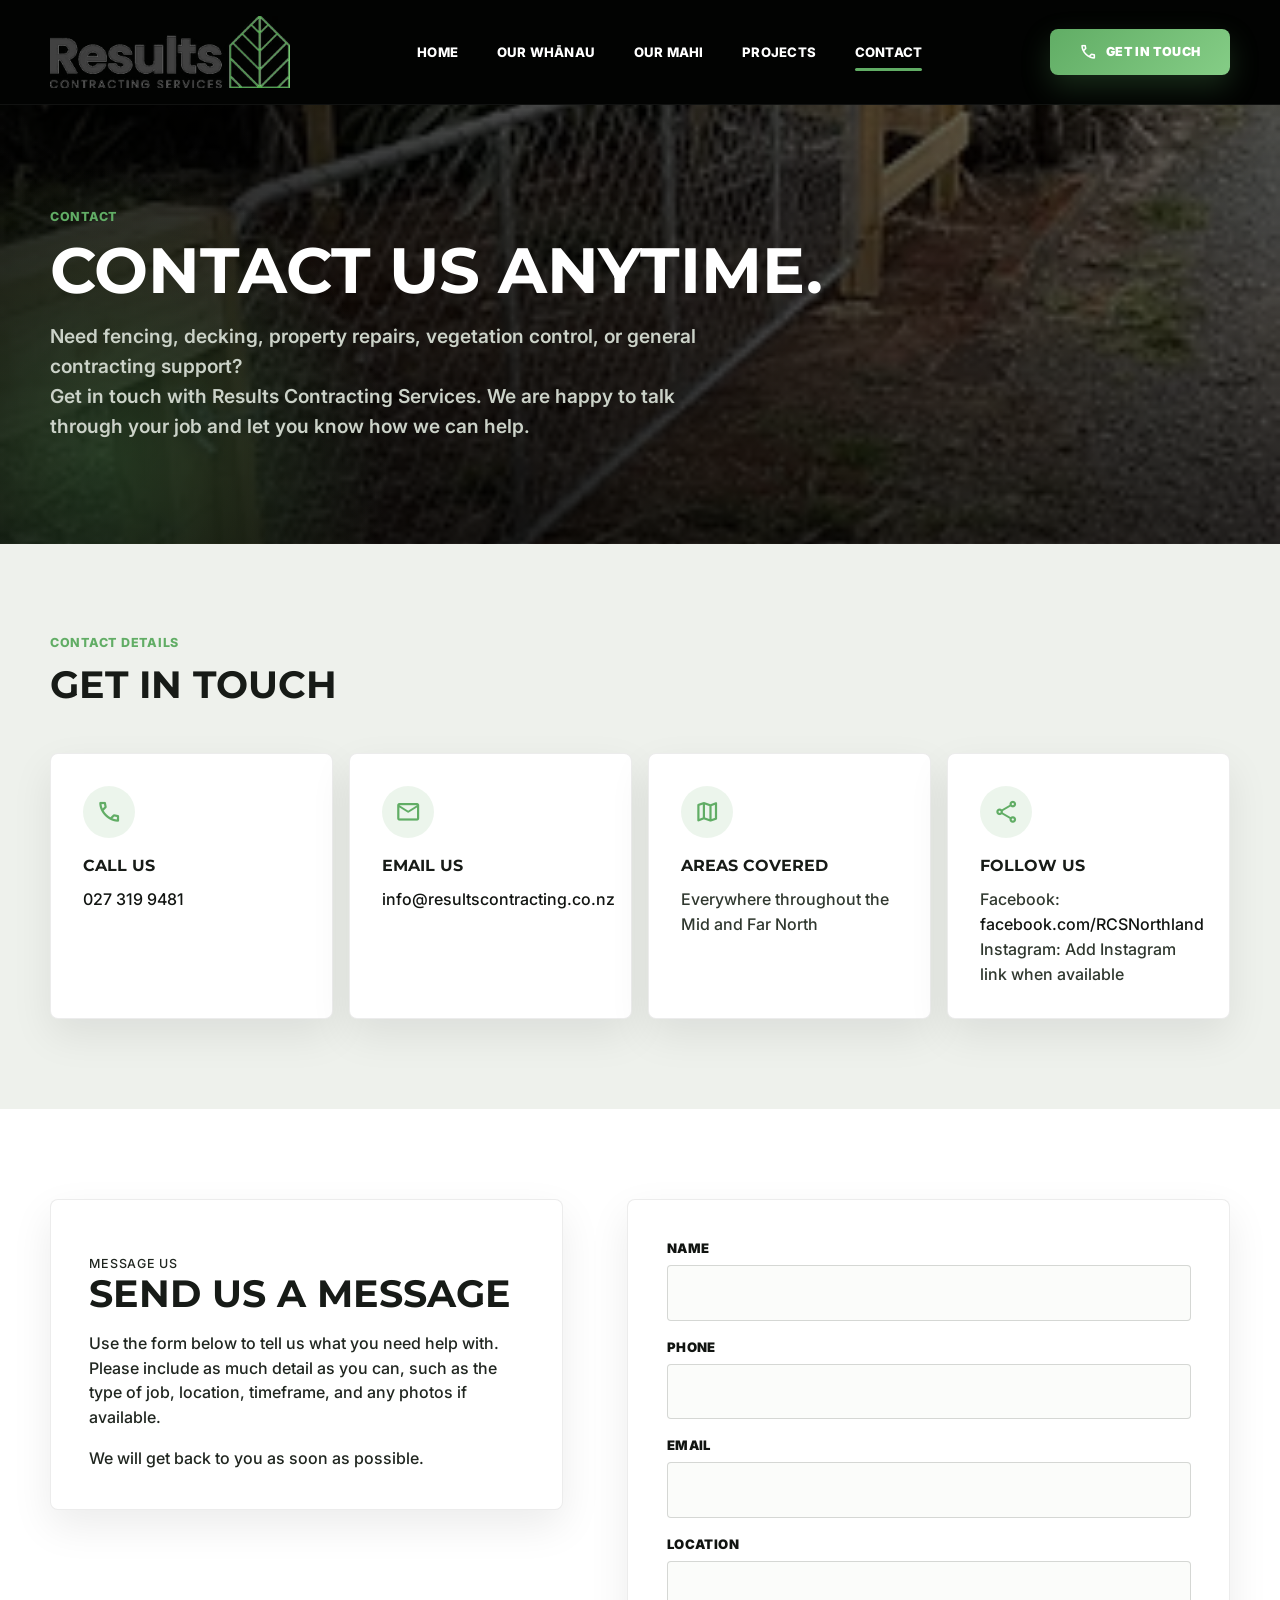
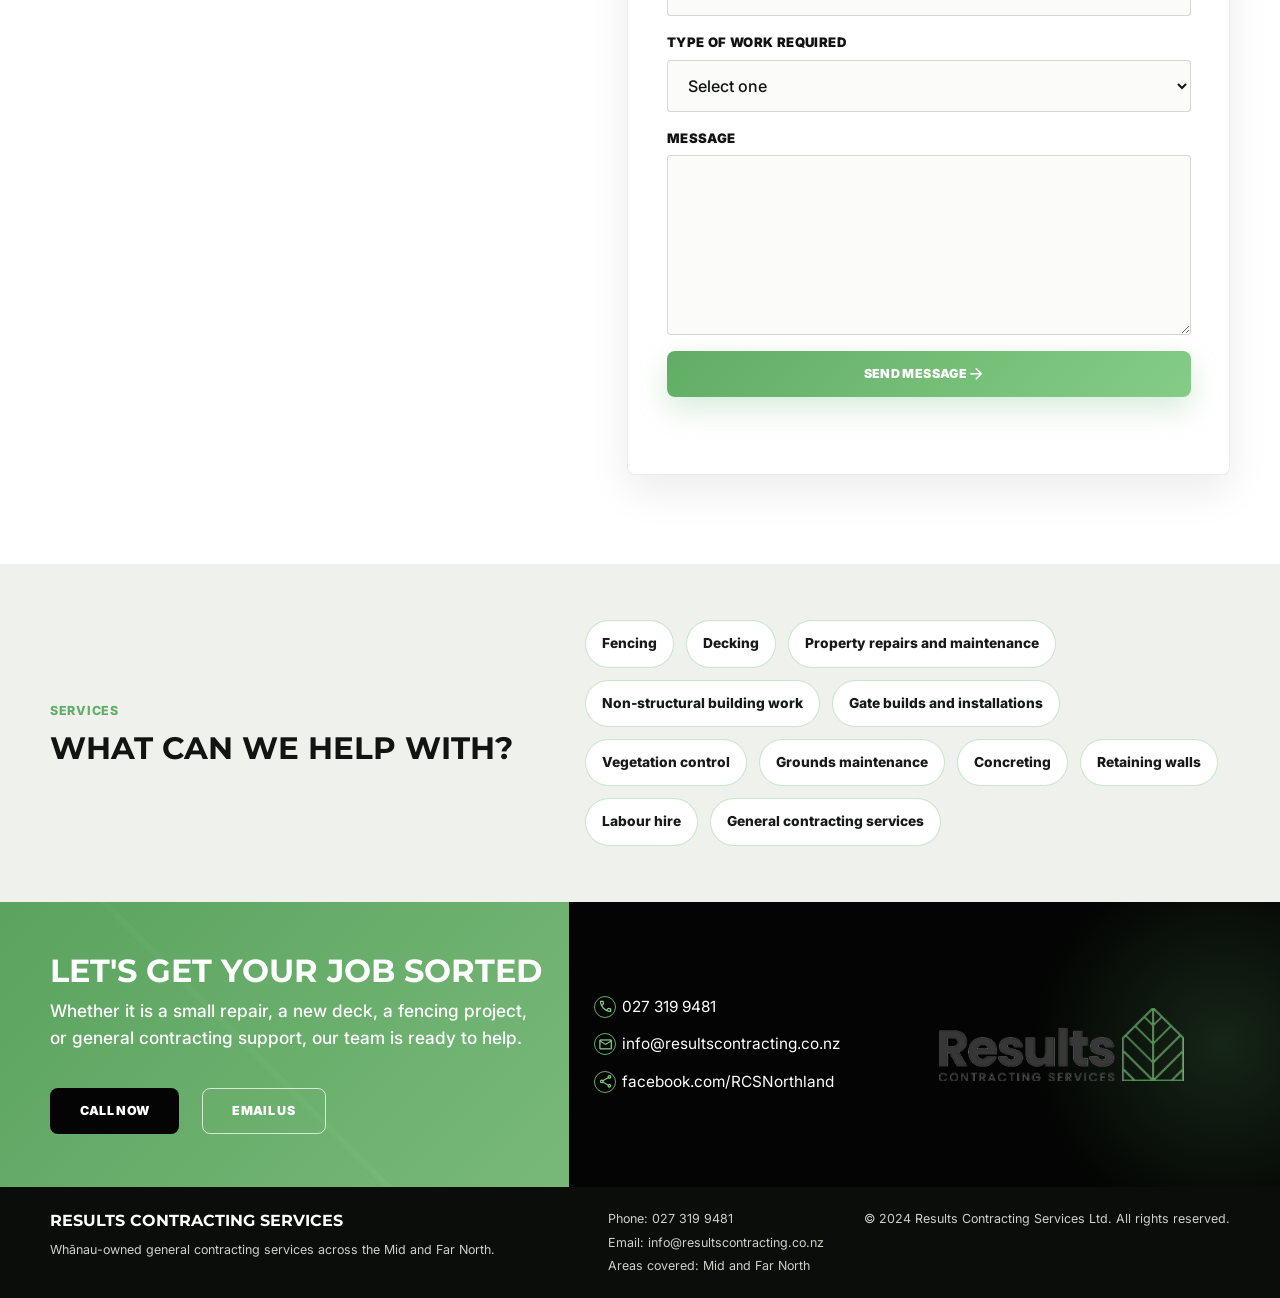
==== contact.html @ 94d83e32 "Initial static website" ====
<!doctype html>
<html lang="en">
  <head>
    <meta charset="utf-8" /><meta name="viewport" content="width=device-width, initial-scale=1" />
    <meta name="description" content="Contact Results Contracting Services for fencing, decking, property repairs, vegetation control, and general contracting support." />
    <title>Contact | Results Contracting Services</title>
    <link rel="preconnect" href="https://fonts.googleapis.com" /><link rel="preconnect" href="https://fonts.gstatic.com" crossorigin />
    <link href="https://fonts.googleapis.com/css2?family=Inter:wght@400;500;600;700;800&family=Montserrat:wght@700;800;900&display=swap" rel="stylesheet" />
    <link href="https://fonts.googleapis.com/css2?family=Material+Symbols+Rounded:opsz,wght,FILL,GRAD@20..48,400,0,0&display=swap" rel="stylesheet" />
    <link rel="stylesheet" href="assets/css/styles.css" />
  </head>
  <body>
    <header class="site-header" data-header><div class="container site-header__inner"><a class="site-logo" href="index.html" aria-label="Results Contracting Services home"><img src="assets/images/results-contracting-services-logo.avif" alt="Results Contracting Services" width="246" height="82" /></a><button class="nav-toggle" type="button" aria-label="Open navigation menu" aria-expanded="false" aria-controls="site-nav" data-nav-toggle><span></span><span></span><span></span></button><nav class="site-nav" id="site-nav" aria-label="Primary navigation" data-site-nav><ul><li><a href="index.html">Home</a></li><li><a href="our-whanau.html">Our Whānau</a></li><li><a href="our-mahi.html">Our Mahi</a></li><li><a href="projects.html">Projects</a></li><li><a class="is-active" href="contact.html">Contact</a></li></ul></nav><a class="btn btn--primary site-header__cta" href="contact.html"><span class="material-symbols-rounded" aria-hidden="true">call</span>Get In Touch</a></div></header>
    <main>
      <section class="page-hero page-hero--contact" aria-labelledby="page-title"><div class="container page-hero__content"><p class="section-eyebrow">Contact</p><h1 id="page-title">Contact us anytime.</h1><p>Need fencing, decking, property repairs, vegetation control, or general contracting support?<br />Get in touch with Results Contracting Services. We are happy to talk through your job and let you know how we can help.</p></div></section>
      <section class="contact-section" aria-labelledby="details-title"><div class="container"><div class="section-heading reveal"><p class="section-eyebrow">Contact Details</p><h2 id="details-title">Get in touch</h2></div><div class="info-card-grid contact-card-grid"><article class="info-card reveal"><span class="material-symbols-rounded" aria-hidden="true">call</span><h3>Call us</h3><p><a href="tel:0273199481">027 319 9481</a></p></article><article class="info-card reveal"><span class="material-symbols-rounded" aria-hidden="true">mail</span><h3>Email us</h3><p><a href="mailto:info@resultscontracting.co.nz">info@resultscontracting.co.nz</a></p></article><article class="info-card reveal"><span class="material-symbols-rounded" aria-hidden="true">map</span><h3>Areas covered</h3><p>Everywhere throughout the Mid and Far North</p></article><article class="info-card reveal"><span class="material-symbols-rounded" aria-hidden="true">share</span><h3>Follow us</h3><p>Facebook: <a href="https://www.facebook.com/RCSNorthland">facebook.com/RCSNorthland</a><br />Instagram: Add Instagram link when available</p></article></div></div></section>
      <section class="contact-section contact-section--form" aria-labelledby="form-title"><div class="container contact-section__grid"><div class="contact-panel reveal"><p class="section-eyebrow">Message Us</p><h2 id="form-title">Send us a message</h2><p>Use the form below to tell us what you need help with. Please include as much detail as you can, such as the type of job, location, timeframe, and any photos if available.</p><p>We will get back to you as soon as possible.</p></div><form class="contact-form reveal" data-contact-form><!-- Add form handling service or backend endpoint here --><label>Name<input type="text" name="name" autocomplete="name" required /></label><label>Phone<input type="tel" name="phone" autocomplete="tel" required /></label><label>Email<input type="email" name="email" autocomplete="email" required /></label><label>Location<input type="text" name="location" autocomplete="address-level2" /></label><label>Type of work required<select name="work-type" required><option value="">Select one</option><option>Fencing</option><option>Decking</option><option>Property repairs and maintenance</option><option>Non-structural building work</option><option>Gate builds and installations</option><option>Vegetation control</option><option>Grounds maintenance</option><option>Concreting</option><option>Retaining walls</option><option>Labour hire</option><option>General contracting services</option></select></label><label>Message<textarea name="message" rows="6" required></textarea></label><button class="btn btn--primary" type="submit">Send Message <span class="material-symbols-rounded" aria-hidden="true">arrow_forward</span></button><p class="form-status" data-form-status role="status" aria-live="polite"></p></form></div></section>
      <section class="service-list" aria-labelledby="help-title"><div class="container service-list__inner reveal"><div><p class="section-eyebrow">Services</p><h2 id="help-title">What can we help with?</h2></div><ul class="service-pills"><li>Fencing</li><li>Decking</li><li>Property repairs and maintenance</li><li>Non-structural building work</li><li>Gate builds and installations</li><li>Vegetation control</li><li>Grounds maintenance</li><li>Concreting</li><li>Retaining walls</li><li>Labour hire</li><li>General contracting services</li></ul></div></section>
      <section class="cta-section cta-band" aria-labelledby="final-cta-title"><div class="cta-band__panel cta-band__panel--green reveal"><div class="cta-band__content"><h2 id="final-cta-title">Let's get your job sorted</h2><p>Whether it is a small repair, a new deck, a fencing project, or general contracting support, our team is ready to help.</p><div class="hero__actions"><a class="btn btn--dark" href="tel:0273199481">Call Now</a><a class="btn btn--outline btn--on-dark" href="mailto:info@resultscontracting.co.nz">Email Us</a></div></div></div><div class="cta-band__panel cta-band__panel--dark reveal"><div class="cta-band__contact"><ul class="contact-list"><li><span class="material-symbols-rounded" aria-hidden="true">call</span><a href="tel:0273199481">027 319 9481</a></li><li><span class="material-symbols-rounded" aria-hidden="true">mail</span><a href="mailto:info@resultscontracting.co.nz">info@resultscontracting.co.nz</a></li><li><span class="material-symbols-rounded" aria-hidden="true">share</span><a href="https://www.facebook.com/RCSNorthland">facebook.com/RCSNorthland</a></li></ul><img class="cta-band__logo" src="assets/images/results-contracting-services-logo.avif" alt="Results Contracting Services" width="246" height="82" /></div></div></section>
    </main>
    <footer class="site-footer"><div class="container site-footer__inner site-footer__inner--rich"><div><h2>Results Contracting Services</h2><p>Whānau-owned general contracting services across the Mid and Far North.</p></div><ul><li>Phone: <a href="tel:0273199481">027 319 9481</a></li><li>Email: <a href="mailto:info@resultscontracting.co.nz">info@resultscontracting.co.nz</a></li><li>Areas covered: Mid and Far North</li></ul><p>&copy; 2024 Results Contracting Services Ltd. All rights reserved.</p></div></footer>
    <script src="assets/js/main.js" defer></script>
  </body>
</html>
---- assets/css/styles.css ----
/* Root Variables */
:root {
  --color-black: #030403;
  --color-charcoal: #111411;
  --color-dark: #171b17;
  --color-grey: #5f665f;
  --color-light-grey: #eef1ec;
  --color-white: #ffffff;
  --color-green: #61ad65;
  --color-green-light: #85cd86;
  --color-border: rgba(255, 255, 255, 0.18);
  --color-muted: #cbd2c8;
  --font-heading: "Montserrat", Arial, sans-serif;
  --font-body: "Inter", Arial, sans-serif;
  --container-width: 1180px;
  --section-padding: clamp(4rem, 7vw, 6.5rem);
  --radius-sm: 4px;
  --radius-md: 8px;
  --radius-lg: 18px;
  --shadow-soft: 0 18px 45px rgba(0, 0, 0, 0.22);
  --transition: 180ms ease;
}

/* Reset */
*,
*::before,
*::after {
  box-sizing: border-box;
}

html {
  scroll-behavior: smooth;
}

body {
  margin: 0;
  overflow-x: hidden;
  background: var(--color-black);
  color: var(--color-dark);
  font-family: var(--font-body);
  font-size: 16px;
  line-height: 1.55;
}

img {
  display: block;
  max-width: 100%;
  height: auto;
}

a {
  color: inherit;
  text-decoration: none;
}

button,
input,
textarea,
select {
  font: inherit;
}

button {
  border: 0;
}

ul {
  margin: 0;
  padding: 0;
  list-style: none;
}

/* Base */
.container {
  width: min(100% - 2rem, var(--container-width));
  margin-inline: auto;
}

.section-eyebrow {
  margin: 0 0 0.7rem;
  color: var(--color-green);
  font-size: 0.78rem;
  font-weight: 800;
  letter-spacing: 0.06em;
  text-transform: uppercase;
}

:focus-visible {
  outline: 3px solid var(--color-green-light);
  outline-offset: 4px;
}

body.nav-open {
  overflow: hidden;
}

.material-symbols-rounded {
  font-family: "Material Symbols Rounded";
  font-variation-settings:
    "FILL" 0,
    "wght" 400,
    "GRAD" 0,
    "opsz" 24;
  font-weight: normal;
  font-style: normal;
  font-size: 1.35rem;
  line-height: 1;
  letter-spacing: 0;
  text-transform: none;
  display: inline-flex;
  align-items: center;
  justify-content: center;
  white-space: nowrap;
  direction: ltr;
  font-feature-settings: "liga";
  -webkit-font-feature-settings: "liga";
  -webkit-font-smoothing: antialiased;
}

/* Header */
.site-header {
  position: sticky;
  top: 0;
  z-index: 50;
  background: rgba(3, 4, 3, 0.98);
  border-bottom: 1px solid rgba(255, 255, 255, 0.06);
  transition:
    box-shadow var(--transition),
    background var(--transition);
}

.site-header.is-scrolled {
  background: rgba(3, 4, 3, 0.94);
  box-shadow: 0 12px 32px rgba(0, 0, 0, 0.32);
  backdrop-filter: blur(12px);
}

.site-header__inner {
  display: grid;
  grid-template-columns: minmax(170px, 240px) 1fr auto;
  align-items: center;
  min-height: 104px;
  gap: clamp(1.25rem, 3vw, 3rem);
}

.site-logo {
  width: min(240px, 42vw);
}

.site-logo img {
  width: 100%;
}

.site-nav {
  justify-self: center;
}

.site-nav ul {
  display: flex;
  align-items: center;
  gap: clamp(1.4rem, 3vw, 2.7rem);
}

.site-nav a {
  position: relative;
  display: inline-flex;
  padding: 0.55rem 0;
  color: var(--color-white);
  font-size: 0.82rem;
  font-weight: 800;
  letter-spacing: 0.02em;
  text-transform: uppercase;
}

.site-nav a::after {
  position: absolute;
  right: 0;
  bottom: 0;
  left: 0;
  height: 3px;
  background: var(--color-green);
  border-radius: 999px;
  transform: scaleX(0);
  transform-origin: left;
  transition: transform var(--transition);
  content: "";
}

.site-nav a:hover::after,
.site-nav a:focus-visible::after,
.site-nav a.is-active::after {
  transform: scaleX(1);
}

.nav-toggle {
  display: none;
  width: 44px;
  height: 44px;
  place-items: center;
  background: transparent;
  cursor: pointer;
}

.nav-toggle span {
  display: block;
  width: 25px;
  height: 2px;
  margin: 4px auto;
  background: var(--color-white);
  transition:
    transform var(--transition),
    opacity var(--transition);
}

.nav-toggle.is-active span:nth-child(1) {
  transform: translateY(6px) rotate(45deg);
}

.nav-toggle.is-active span:nth-child(2) {
  opacity: 0;
}

.nav-toggle.is-active span:nth-child(3) {
  transform: translateY(-6px) rotate(-45deg);
}

/* Buttons */
.btn {
  display: inline-flex;
  align-items: center;
  justify-content: center;
  min-height: 46px;
  padding: 0.85rem 1.85rem;
  border-radius: var(--radius-md);
  font-size: 0.78rem;
  font-weight: 900;
  letter-spacing: 0.03em;
  line-height: 1;
  text-transform: uppercase;
  transition:
    transform var(--transition),
    border-color var(--transition),
    background var(--transition),
    color var(--transition);
}

.btn:hover {
  transform: translateY(-2px);
}

.btn .material-symbols-rounded {
  margin-left: 0.65rem;
  font-size: 1.15rem;
  line-height: 1;
}

.btn .material-symbols-rounded:first-child {
  margin-right: 0.55rem;
  margin-left: 0;
}

.btn--primary {
  background: linear-gradient(
    135deg,
    var(--color-green),
    var(--color-green-light)
  );
  color: var(--color-white);
  box-shadow: 0 12px 30px rgba(97, 173, 101, 0.24);
}

.btn--outline {
  border: 1px solid var(--color-green);
  color: var(--color-green);
  background: transparent;
}

.btn--outline:hover {
  background: var(--color-green);
  color: var(--color-white);
}

.btn--on-dark {
  border-color: rgba(255, 255, 255, 0.72);
  color: var(--color-white);
}

.btn--dark {
  background: var(--color-black);
  color: var(--color-white);
}

/* Hero */
.hero {
  position: relative;
  isolation: isolate;
  min-height: clamp(570px, 68vh, 720px);
  display: grid;
  align-items: center;
  overflow: hidden;
  color: var(--color-white);
  background: var(--color-black);
}

.hero__media {
  position: absolute;
  inset: 0;
  z-index: -2;
  background:
    linear-gradient(
      90deg,
      rgba(0, 0, 0, 0.76) 0%,
      rgba(0, 0, 0, 0.54) 43%,
      rgba(0, 0, 0, 0.24) 100%
    ),
    linear-gradient(180deg, rgba(0, 0, 0, 0.22), rgba(0, 0, 0, 0.48)),
    url("../images/hero-image.png") center / cover,
    linear-gradient(135deg, #20241f, #564636 48%, #1f2d1f);
}

.hero__media::after {
  position: absolute;
  inset: 0;
  background-image: linear-gradient(
    rgba(255, 255, 255, 0.04) 1px,
    transparent 1px
  );
  background-size: 100% 11px;
  mix-blend-mode: overlay;
  opacity: 0.2;
  content: "";
}

.hero__content {
  padding-block: clamp(4.5rem, 8vw, 8rem);
}

.hero__kicker {
  max-width: 45rem;
  margin: 0 0 0.85rem;
  color: var(--color-green-light);
  font-size: 0.78rem;
  font-weight: 800;
  letter-spacing: 0.08em;
  text-transform: uppercase;
  animation: heroIn 650ms ease both;
}

.hero__title {
  max-width: 740px;
  margin: 0;
  font-family: var(--font-heading);
  font-size: clamp(2.55rem, 5.4vw, 5.15rem);
  font-weight: 900;
  line-height: 0.98;
  letter-spacing: 0;
  text-transform: uppercase;
  animation: heroIn 700ms ease 90ms both;
}

.hero__title span {
  display: block;
}

.hero__title span:last-child {
  color: var(--color-green);
}

.hero__text {
  max-width: 560px;
  margin: 1.55rem 0 0;
  color: var(--color-white);
  font-size: clamp(1.08rem, 1.55vw, 1.38rem);
  font-weight: 600;
  line-height: 1.45;
  animation: heroIn 700ms ease 170ms both;
}

.hero__actions {
  display: flex;
  flex-wrap: wrap;
  gap: 1rem 1.4rem;
  margin-top: 2.3rem;
  animation: heroIn 700ms ease 260ms both;
}

/* Services */
.services-intro {
  background: var(--color-white);
  padding-block: var(--section-padding);
}

.services-intro__grid {
  display: grid;
  grid-template-columns: minmax(0, 1.55fr) minmax(320px, 0.95fr);
  align-items: center;
  gap: clamp(3rem, 5vw, 5rem);
}

.service-card-grid {
  display: grid;
  grid-template-columns: repeat(3, minmax(0, 1fr));
  gap: 1rem;
}

.service-card {
  position: relative;
  min-height: 370px;
  display: flex;
  align-items: flex-end;
  overflow: hidden;
  border-radius: var(--radius-sm);
  box-shadow: var(--shadow-soft);
  background:
    linear-gradient(180deg, rgba(0, 0, 0, 0.02), rgba(0, 0, 0, 0.88)),
    var(--card-image, linear-gradient(135deg, #273227, #1a1e19));
  background-position: center;
  background-size: cover;
  color: var(--color-white);
  transition:
    transform var(--transition),
    box-shadow var(--transition);
}

.service-card::before {
  position: absolute;
  inset: 0;
  z-index: 0;
  background: inherit;
  transition: transform 350ms ease;
  content: "";
}

.service-card::after {
  position: absolute;
  inset: 0;
  z-index: 1;
  background: linear-gradient(180deg, rgba(0, 0, 0, 0.08), rgba(0, 0, 0, 0.9));
  content: "";
}

.service-card:hover {
  transform: translateY(-8px);
  box-shadow: 0 26px 60px rgba(0, 0, 0, 0.28);
}

.service-card:hover::before {
  transform: scale(1.05);
}

.service-card--fencing {
  --card-image: url("../images/fencing.png");
}

.service-card--renovations {
  --card-image: url("../images/renovations.png");
}

.service-card--decking {
  --card-image: url("../images/decks-and-outdoor.png");
}

.service-card--new-builds {
  --card-image: url("../images/results-contracting-services-images (2).png");
}

.service-card__badge,
.service-card__content {
  position: relative;
  z-index: 2;
}

.service-card__badge {
  position: absolute;
  left: 1.15rem;
  bottom: 7rem;
  width: 54px;
  height: 54px;
  display: grid;
  place-items: center;
  border: 2px solid rgba(255, 255, 255, 0.28);
  border-radius: 50%;
  background: var(--color-green);
  color: var(--color-white);
  font-size: 1.85rem;
}

.service-card__content {
  padding: 1.25rem;
}

.service-card h2 {
  margin: 0 0 0.35rem;
  font-family: var(--font-heading);
  font-size: 1rem;
  line-height: 1.1;
  text-transform: uppercase;
}

.service-card p {
  margin: 0;
  max-width: 13rem;
  color: rgba(255, 255, 255, 0.9);
  font-size: 0.88rem;
  font-weight: 600;
  line-height: 1.36;
}

.services-intro__content h2,
.service-list h2,
.cta-band h2 {
  margin: 0;
  font-family: var(--font-heading);
  font-size: clamp(1.9rem, 3vw, 2.8rem);
  line-height: 1.08;
  text-transform: uppercase;
}

.services-intro__content p:not(.section-eyebrow) {
  max-width: 580px;
  margin: 1rem 0 0;
  color: #202620;
  font-weight: 500;
}

.services-intro__content .btn {
  margin-top: 1.35rem;
}

.service-list {
  padding-block: 3.5rem;
  background: var(--color-light-grey);
}

.service-list__inner {
  display: grid;
  grid-template-columns: minmax(240px, 0.75fr) 1fr;
  gap: clamp(2rem, 4vw, 4rem);
  align-items: center;
}

.service-list h2 {
  max-width: 520px;
  color: var(--color-charcoal);
  font-size: clamp(1.6rem, 2.4vw, 2.25rem);
}

.service-pills {
  display: flex;
  flex-wrap: wrap;
  gap: 0.75rem;
}

.service-pills li {
  padding: 0.75rem 1rem;
  border: 1px solid rgba(97, 173, 101, 0.32);
  border-radius: 999px;
  background: var(--color-white);
  color: var(--color-dark);
  font-size: 0.86rem;
  font-weight: 800;
}

/* Values */
.values-strip {
  position: relative;
  overflow: hidden;
  padding-block: 2.1rem;
  background:
    radial-gradient(
      circle at 4% 88%,
      rgba(97, 173, 101, 0.18),
      transparent 19rem
    ),
    linear-gradient(135deg, #090b09, #151815);
  color: var(--color-white);
}

.values-strip::before {
  position: absolute;
  left: -3rem;
  bottom: -7rem;
  width: 250px;
  height: 250px;
  border: 4px solid rgba(97, 173, 101, 0.22);
  transform: rotate(45deg);
  content: "";
}

.values-strip__grid {
  position: relative;
  display: grid;
  grid-template-columns: repeat(4, 1fr);
}

.value-item {
  display: grid;
  grid-template-columns: auto 1fr;
  gap: 1rem;
  align-items: center;
  min-height: 110px;
  padding: 1.1rem 1.4rem;
}

.value-item + .value-item {
  border-left: 1px solid rgba(255, 255, 255, 0.25);
}

.value-item__icon {
  width: 58px;
  height: 58px;
  display: grid;
  place-items: center;
  border: 2px solid var(--color-green);
  border-radius: 50%;
  color: var(--color-green-light);
  font-size: 1.55rem;
  font-weight: 900;
}

.value-item h2 {
  margin: 0;
  font-family: var(--font-heading);
  font-size: 0.9rem;
  line-height: 1.2;
  text-transform: uppercase;
}

.value-item p {
  margin: 0.25rem 0 0;
  color: var(--color-muted);
  font-size: 0.88rem;
  line-height: 1.35;
}

/* CTA */
.cta-band {
  display: grid;
  grid-template-columns: 1fr 1.25fr;
  background: var(--color-black);
}

.cta-band__panel {
  min-height: 190px;
  display: flex;
  align-items: center;
  padding-block: clamp(2rem, 5vw, 3.3rem);
  padding-inline: clamp(1.5rem, 4vw, 4rem);
}

.cta-band__panel--green {
  justify-content: flex-end;
  padding-left: max(1rem, calc((100vw - var(--container-width)) / 2));
  padding-right: clamp(1rem, 2vw, 2rem);
  background:
    linear-gradient(135deg, rgba(97, 173, 101, 0.94), rgba(133, 205, 134, 0.9)),
    linear-gradient(
      45deg,
      transparent 45%,
      rgba(255, 255, 255, 0.14) 45%,
      rgba(255, 255, 255, 0.14) 46%,
      transparent 46%
    );
  color: var(--color-white);
}

.cta-band__panel--dark {
  padding-right: max(1rem, calc((100vw - var(--container-width)) / 2));
  padding-left: clamp(1rem, 2vw, 2rem);
  background:
    radial-gradient(
      circle at 92% 50%,
      rgba(97, 173, 101, 0.2),
      transparent 12rem
    ),
    var(--color-black);
  color: var(--color-white);
}

.cta-band__content,
.cta-band__contact {
  width: min(100%, calc(var(--container-width) / 2));
}

.cta-band__content {
  padding-right: 0;
}

.cta-band h2 {
  font-size: clamp(1.55rem, 2.5vw, 2rem);
}

.cta-band p {
  margin: 0.55rem 0 1.4rem;
  font-size: 1.08rem;
  font-weight: 500;
}

.cta-band__contact {
  display: grid;
  grid-template-columns: 1fr minmax(160px, 260px);
  gap: clamp(1.5rem, 4vw, 3rem);
  align-items: center;
  padding-left: 0;
}

.contact-list {
  display: grid;
  gap: 0.85rem;
}

.contact-list li {
  display: grid;
  grid-template-columns: 28px 1fr;
  align-items: center;
  color: var(--color-white);
  min-width: 0;
}

.contact-list span {
  width: 22px;
  height: 22px;
  display: grid;
  place-items: center;
  border: 1px solid var(--color-green);
  border-radius: 50%;
  color: var(--color-green-light);
  font-size: 0.95rem;
  font-weight: 900;
}

.contact-list a {
  color: var(--color-white);
  font-size: 0.96rem;
  overflow-wrap: anywhere;
}

.contact-list a:hover {
  color: var(--color-green-light);
}

.cta-band__logo {
  justify-self: end;
  width: min(245px, 100%);
  opacity: 0.86;
}

/* Footer */
.site-footer {
  background: #0b0d0b;
  color: var(--color-muted);
  font-size: 0.78rem;
}

.site-footer__inner {
  min-height: 58px;
  display: flex;
  align-items: center;
  justify-content: space-between;
  gap: 1rem;
}

.site-footer p {
  margin: 0;
}

.site-footer a:hover {
  color: var(--color-green-light);
}

/* Internal Pages */
.page-hero {
  position: relative;
  isolation: isolate;
  min-height: clamp(390px, 47vh, 560px);
  display: grid;
  align-items: center;
  overflow: hidden;
  color: var(--color-white);
  background: var(--color-black);
}

.page-hero::before {
  position: absolute;
  inset: 0;
  z-index: -2;
  background:
    linear-gradient(90deg, rgba(0, 0, 0, 0.82), rgba(0, 0, 0, 0.5)),
    var(--page-hero-image), linear-gradient(135deg, #151b15, #384334);
  background-position: center;
  background-size: cover;
  content: "";
}

.page-hero::after {
  position: absolute;
  inset: 0;
  z-index: -1;
  background:
    radial-gradient(
      circle at 8% 80%,
      rgba(97, 173, 101, 0.28),
      transparent 18rem
    ),
    linear-gradient(180deg, rgba(0, 0, 0, 0.08), rgba(0, 0, 0, 0.58));
  content: "";
}

.page-hero--whanau {
  --page-hero-image: url("../images/results-contracting-services-images (3).png");
}

.page-hero--mahi {
  --page-hero-image: url("../images/hero-image.png");
}

.page-hero--projects {
  --page-hero-image: url("../images/deck skudders.avif");
}

.page-hero--contact {
  --page-hero-image: url("../images/gate photo 1.avif");
}

.page-hero__content {
  padding-block: clamp(4rem, 8vw, 7rem);
}

.page-hero h1 {
  max-width: 850px;
  margin: 0;
  font-family: var(--font-heading);
  font-size: clamp(2.4rem, 5vw, 4.55rem);
  line-height: 1.02;
  text-transform: uppercase;
}

.page-hero p:not(.section-eyebrow) {
  max-width: 680px;
  margin: 1.2rem 0 0;
  color: var(--color-muted);
  font-size: clamp(1.05rem, 1.5vw, 1.28rem);
  font-weight: 600;
}

.section-heading {
  max-width: 760px;
  margin-bottom: clamp(2rem, 4vw, 3rem);
}

.section-heading p:not(.section-eyebrow) {
  margin: 0.8rem 0 0;
  color: #30382f;
  font-weight: 500;
}

.section-heading h2,
.content-split__content h2,
.feature-band__content h2,
.process-section__intro h2,
.contact-panel h2 {
  margin: 0;
  font-family: var(--font-heading);
  font-size: clamp(1.9rem, 3vw, 2.8rem);
  line-height: 1.08;
  text-transform: uppercase;
}

.content-section,
.content-split,
.feature-band,
.services-catalog,
.services-section,
.projects-section,
.contact-section {
  padding-block: var(--section-padding);
  background: var(--color-white);
}

.content-section--light {
  background: var(--color-light-grey);
}

.narrow-content {
  max-width: 860px;
}

.narrow-content h2 {
  margin: 0;
  font-family: var(--font-heading);
  font-size: clamp(1.9rem, 3vw, 2.8rem);
  line-height: 1.08;
  text-transform: uppercase;
}

.narrow-content p:not(.section-eyebrow) {
  margin: 1rem 0 0;
  color: #202620;
  font-weight: 500;
}

.content-split__grid,
.feature-band__grid,
.contact-section__grid {
  display: grid;
  grid-template-columns: minmax(0, 0.92fr) minmax(0, 1.08fr);
  align-items: center;
  gap: clamp(2.5rem, 5vw, 5rem);
}

.content-split__content p:not(.section-eyebrow),
.feature-band__content p,
.contact-panel p {
  margin: 1rem 0 0;
  color: #202620;
  font-weight: 500;
}

.content-split__media,
.feature-band__media {
  min-height: clamp(330px, 43vw, 530px);
  border-radius: var(--radius-md);
  box-shadow: var(--shadow-soft);
  background:
    linear-gradient(180deg, rgba(0, 0, 0, 0.02), rgba(0, 0, 0, 0.18)),
    var(--media-image), linear-gradient(135deg, #20261f, #53614f);
  background-position: center;
  background-size: cover;
}

.content-split__media--whanau {
  --media-image: url("../images/results-contracting-services-images (6).png");
}

.feature-band {
  background: var(--color-light-grey);
}

.feature-band__grid {
  grid-template-columns: minmax(0, 1.1fr) minmax(0, 0.9fr);
}

.feature-band__media--home {
  --media-image: url("../images/photo 29-03-21, 12 53 50.avif");
}

.feature-band__content .btn {
  margin-top: 1.45rem;
}

.values-panel,
.process-section {
  padding-block: var(--section-padding);
  background:
    radial-gradient(
      circle at 7% 20%,
      rgba(97, 173, 101, 0.18),
      transparent 17rem
    ),
    var(--color-light-grey);
}

.info-card-grid,
.catalog-grid,
.project-grid {
  display: grid;
  grid-template-columns: repeat(3, minmax(0, 1fr));
  gap: 1rem;
}

.info-card,
.catalog-card,
.contact-panel,
.contact-form {
  border: 1px solid rgba(17, 20, 17, 0.08);
  border-radius: var(--radius-md);
  background: var(--color-white);
  box-shadow: 0 16px 42px rgba(0, 0, 0, 0.08);
}

.info-card,
.catalog-card {
  padding: clamp(1.35rem, 3vw, 2rem);
}

.info-card .material-symbols-rounded,
.catalog-card .material-symbols-rounded {
  width: 52px;
  height: 52px;
  margin-bottom: 1.1rem;
  display: grid;
  place-items: center;
  border-radius: 50%;
  background: rgba(97, 173, 101, 0.12);
  color: var(--color-green);
  font-size: 1.65rem;
}

.info-card h3,
.catalog-card h3,
.project-card h3 {
  margin: 0;
  font-family: var(--font-heading);
  font-size: 1rem;
  line-height: 1.2;
  text-transform: uppercase;
}

.info-card p,
.catalog-card p {
  margin: 0.75rem 0 0;
  color: #30382f;
  font-weight: 500;
}

.catalog-grid {
  grid-template-columns: repeat(4, minmax(0, 1fr));
}

.catalog-card {
  min-height: 235px;
}

.catalog-grid--preview {
  grid-template-columns: repeat(4, minmax(0, 1fr));
}

.catalog-card ul {
  display: grid;
  gap: 0.4rem;
  margin-top: 1rem;
  padding-left: 1rem;
  color: #30382f;
  font-weight: 600;
  list-style: disc;
}

.section-action {
  margin-top: 2rem;
}

.process-section {
  background: var(--color-charcoal);
  color: var(--color-white);
}

.process-section__grid {
  display: grid;
  grid-template-columns: minmax(260px, 0.8fr) minmax(0, 1.2fr);
  gap: clamp(2rem, 4vw, 4rem);
}

.process-section__intro h2 {
  color: var(--color-white);
}

.process-list {
  display: grid;
  gap: 1rem;
  counter-reset: process;
}

.process-list li {
  display: grid;
  grid-template-columns: 74px 1fr;
  gap: 0.25rem 1rem;
  padding: 1.35rem;
  border: 1px solid rgba(255, 255, 255, 0.14);
  border-radius: var(--radius-md);
  background: rgba(255, 255, 255, 0.04);
}

.process-list span {
  grid-row: span 2;
  color: var(--color-green-light);
  font-family: var(--font-heading);
  font-size: 1.45rem;
  font-weight: 900;
}

.process-list strong {
  font-family: var(--font-heading);
  text-transform: uppercase;
}

.process-list p {
  margin: 0.15rem 0 0;
  color: var(--color-muted);
}

.project-grid {
  grid-template-columns: repeat(2, minmax(0, 1fr));
}

.project-card {
  overflow: hidden;
  border-radius: var(--radius-md);
  background: var(--color-black);
  color: var(--color-white);
  box-shadow: var(--shadow-soft);
}

.project-card__image {
  min-height: 320px;
  background:
    linear-gradient(180deg, transparent, rgba(0, 0, 0, 0.22)),
    var(--project-image), linear-gradient(135deg, #273227, #1a1e19);
  background-position: center;
  background-size: cover;
  transition: transform 350ms ease;
}

.project-card:hover .project-card__image {
  transform: scale(1.035);
}

.project-card--fence {
  --project-image: url("../images/Photo fence.avif");
}

.project-card--deck {
  --project-image: url("../images/deck skudders.avif");
}

.project-card--gate {
  --project-image: url("../images/gate photo 1.avif");
}

.project-card--site {
  --project-image: url("../images/photo 16-06-21, 14 58 26_heic.avif");
}

.project-card__content {
  padding: 1.35rem;
}

.project-card__content p {
  margin: 0 0 0.45rem;
  color: var(--color-green-light);
  font-size: 0.78rem;
  font-weight: 900;
  letter-spacing: 0.06em;
  text-transform: uppercase;
}

.project-card__content span {
  display: block;
  margin-top: 0.55rem;
  color: var(--color-muted);
  font-size: 0.9rem;
}

.proof-strip {
  padding-block: 2rem;
  background: var(--color-light-grey);
}

.proof-strip__grid {
  display: grid;
  grid-template-columns: repeat(4, minmax(0, 1fr));
  align-items: center;
  gap: 1rem;
}

.proof-strip img {
  max-height: 74px;
  margin-inline: auto;
  object-fit: contain;
  filter: grayscale(0.1);
}

.embed-section {
  padding-block: var(--section-padding);
  background: var(--color-white);
}

.embed-section--dark {
  background: var(--color-charcoal);
  color: var(--color-white);
}

.embed-section--dark .section-heading p:not(.section-eyebrow) {
  color: var(--color-muted);
}

.embed-section__grid {
  display: grid;
  grid-template-columns: minmax(260px, 0.75fr) minmax(0, 1.25fr);
  gap: clamp(2rem, 5vw, 5rem);
  align-items: center;
}

.social-embed {
  min-height: 360px;
  display: grid;
  place-items: center;
  border: 1px dashed rgba(97, 173, 101, 0.55);
  border-radius: var(--radius-md);
  background:
    linear-gradient(
      135deg,
      rgba(97, 173, 101, 0.08),
      rgba(255, 255, 255, 0.04)
    ),
    rgba(255, 255, 255, 0.72);
  color: var(--color-grey);
  font-weight: 800;
  text-align: center;
}

.embed-section--dark .social-embed {
  background: rgba(255, 255, 255, 0.05);
  color: var(--color-muted);
}

.contact-section {
  background: var(--color-light-grey);
}

.contact-section--form {
  background: var(--color-white);
}

.contact-section__grid {
  align-items: start;
}

.contact-panel,
.contact-form {
  padding: clamp(1.5rem, 4vw, 2.4rem);
}

.contact-detail-list {
  display: grid;
  gap: 1rem;
  margin-top: 1.7rem;
}

.contact-detail-list li {
  display: grid;
  grid-template-columns: 46px 1fr;
  gap: 0.85rem;
  align-items: center;
}

.contact-detail-list .material-symbols-rounded {
  width: 46px;
  height: 46px;
  display: grid;
  place-items: center;
  border-radius: 50%;
  background: var(--color-green);
  color: var(--color-white);
}

.contact-detail-list strong {
  display: block;
  color: var(--color-charcoal);
  font-family: var(--font-heading);
  font-size: 0.78rem;
  text-transform: uppercase;
}

.contact-detail-list a,
.contact-detail-list span:not(.material-symbols-rounded) {
  color: #202620;
  font-weight: 700;
}

.contact-form {
  display: grid;
  gap: 1rem;
}

.contact-form label {
  display: grid;
  gap: 0.42rem;
  color: var(--color-charcoal);
  font-size: 0.82rem;
  font-weight: 900;
  letter-spacing: 0.03em;
  text-transform: uppercase;
}

.contact-form input,
.contact-form select,
.contact-form textarea {
  width: 100%;
  border: 1px solid rgba(17, 20, 17, 0.16);
  border-radius: var(--radius-sm);
  background: #fbfcfa;
  color: var(--color-charcoal);
  padding: 0.9rem 1rem;
  font-size: 1rem;
  font-weight: 500;
  text-transform: none;
}

.contact-form textarea {
  resize: vertical;
}

.form-status {
  min-height: 1.4em;
  margin: 0;
  color: var(--color-green);
  font-weight: 800;
}

.contact-card-grid {
  grid-template-columns: repeat(4, minmax(0, 1fr));
}

.contact-card-grid a {
  color: var(--color-charcoal);
}

.site-footer__inner--rich {
  min-height: auto;
  display: grid;
  grid-template-columns: minmax(240px, 1fr) minmax(240px, auto) auto;
  align-items: start;
  padding-block: 1.4rem;
}

.site-footer h2 {
  margin: 0 0 0.35rem;
  color: var(--color-white);
  font-family: var(--font-heading);
  font-size: 1rem;
  text-transform: uppercase;
}

.site-footer ul {
  display: grid;
  gap: 0.25rem;
}

/* Animations */
.reveal {
  opacity: 0;
  transform: translateY(22px);
  transition:
    opacity 650ms ease,
    transform 650ms ease;
}

.reveal.is-visible {
  opacity: 1;
  transform: translateY(0);
}

@keyframes heroIn {
  from {
    opacity: 0;
    transform: translateY(18px);
  }

  to {
    opacity: 1;
    transform: translateY(0);
  }
}

@media (prefers-reduced-motion: reduce) {
  * {
    animation: none !important;
    scroll-behavior: auto !important;
    transition: none !important;
  }

  .reveal {
    opacity: 1;
    transform: none;
  }
}

/* Responsive */
@media (max-width: 1150px) {
  .site-header__inner {
    grid-template-columns: minmax(160px, 220px) auto auto;
  }

  .site-nav ul {
    gap: 1.3rem;
  }

  .site-header__cta {
    padding-inline: 1.15rem;
  }

  .services-intro__grid,
  .service-list__inner {
    grid-template-columns: 1fr;
  }

  .services-intro__content {
    max-width: 720px;
  }

  .values-strip__grid {
    grid-template-columns: repeat(2, 1fr);
  }

  .value-item:nth-child(3) {
    border-left: 0;
  }

  .value-item:nth-child(n + 3) {
    border-top: 1px solid rgba(255, 255, 255, 0.25);
  }

  .catalog-grid {
    grid-template-columns: repeat(2, minmax(0, 1fr));
  }

  .catalog-grid--preview,
  .contact-card-grid {
    grid-template-columns: repeat(2, minmax(0, 1fr));
  }

  .content-split__grid,
  .feature-band__grid,
  .contact-section__grid,
  .embed-section__grid,
  .process-section__grid {
    grid-template-columns: 1fr;
  }

  .feature-band__media {
    order: -1;
  }
}

@media (max-width: 1080px) {
  .site-header__inner {
    min-height: 82px;
    display: flex;
    justify-content: space-between;
  }

  .site-logo {
    width: 188px;
  }

  .nav-toggle {
    position: relative;
    z-index: 70;
    display: block;
    order: 3;
  }

  .site-header__cta {
    display: none;
  }

  .site-nav {
    position: fixed;
    width: 100vw;
    top: 82px;
    right: 0;
    left: 0;
    z-index: 60;
    max-height: calc(100vh - 82px);
    overflow-y: auto;
    padding: 1.2rem 1rem 1.6rem;
    background: rgba(3, 4, 3, 0.98);
    border-top: 1px solid rgba(255, 255, 255, 0.09);
    box-shadow: 0 22px 36px rgba(0, 0, 0, 0.42);
    transform: translateY(-115%);
    transition: transform var(--transition);
  }

  .site-nav.is-open {
    transform: translateY(0);
  }

  .site-nav ul {
    width: min(100%, 520px);
    margin-inline: auto;
    display: grid;
    gap: 0.25rem;
  }

  .site-nav a {
    width: 100%;
    padding: 0.95rem 0.2rem;
  }

  .hero {
    min-height: 620px;
  }

  .hero__media {
    background-position: 58% center;
  }

  .service-card-grid {
    grid-template-columns: 1fr;
  }

  .service-card {
    min-height: 250px;
  }

  .cta-band {
    grid-template-columns: 1fr;
  }

  .cta-band__panel {
    justify-content: center;
    padding-inline: 1rem;
  }

  .cta-band__content,
  .cta-band__contact {
    width: min(100% - 0rem, var(--container-width));
    padding-inline: 0;
  }

  .cta-band__contact {
    grid-template-columns: 1fr;
  }

  .cta-band__logo {
    justify-self: start;
    width: 220px;
  }

  .info-card-grid,
  .project-grid,
  .proof-strip__grid {
    grid-template-columns: repeat(2, minmax(0, 1fr));
  }

  .page-hero {
    min-height: 430px;
  }

  .project-card__image {
    min-height: 260px;
  }

  .site-footer__inner--rich {
    grid-template-columns: 1fr;
  }
}

@media (max-width: 560px) {
  .container {
    width: min(100% - 1.35rem, var(--container-width));
  }

  .site-logo {
    width: 165px;
  }

  .hero {
    min-height: 590px;
  }

  .hero__title {
    font-size: clamp(2.1rem, 12vw, 3.1rem);
  }

  .hero__text br {
    display: none;
  }

  .hero__actions,
  .hero__actions .btn {
    width: 100%;
  }

  .values-strip__grid {
    grid-template-columns: 1fr;
  }

  .value-item,
  .value-item + .value-item,
  .value-item:nth-child(n + 3) {
    border-left: 0;
    border-top: 1px solid rgba(255, 255, 255, 0.2);
  }

  .value-item:first-child {
    border-top: 0;
  }

  .site-footer__inner {
    min-height: auto;
    padding-block: 1rem;
    display: grid;
  }

  .catalog-grid,
  .catalog-grid--preview,
  .contact-card-grid,
  .info-card-grid,
  .project-grid,
  .proof-strip__grid {
    grid-template-columns: 1fr;
  }

  .social-embed {
    min-height: 260px;
  }

  .page-hero h1 {
    font-size: clamp(2rem, 11vw, 3rem);
  }

  .content-split__media,
  .feature-band__media {
    min-height: 280px;
  }

  .process-list li {
    grid-template-columns: 1fr;
  }

  .contact-detail-list li {
    grid-template-columns: 40px 1fr;
  }

  .contact-detail-list .material-symbols-rounded {
    width: 40px;
    height: 40px;
  }
}
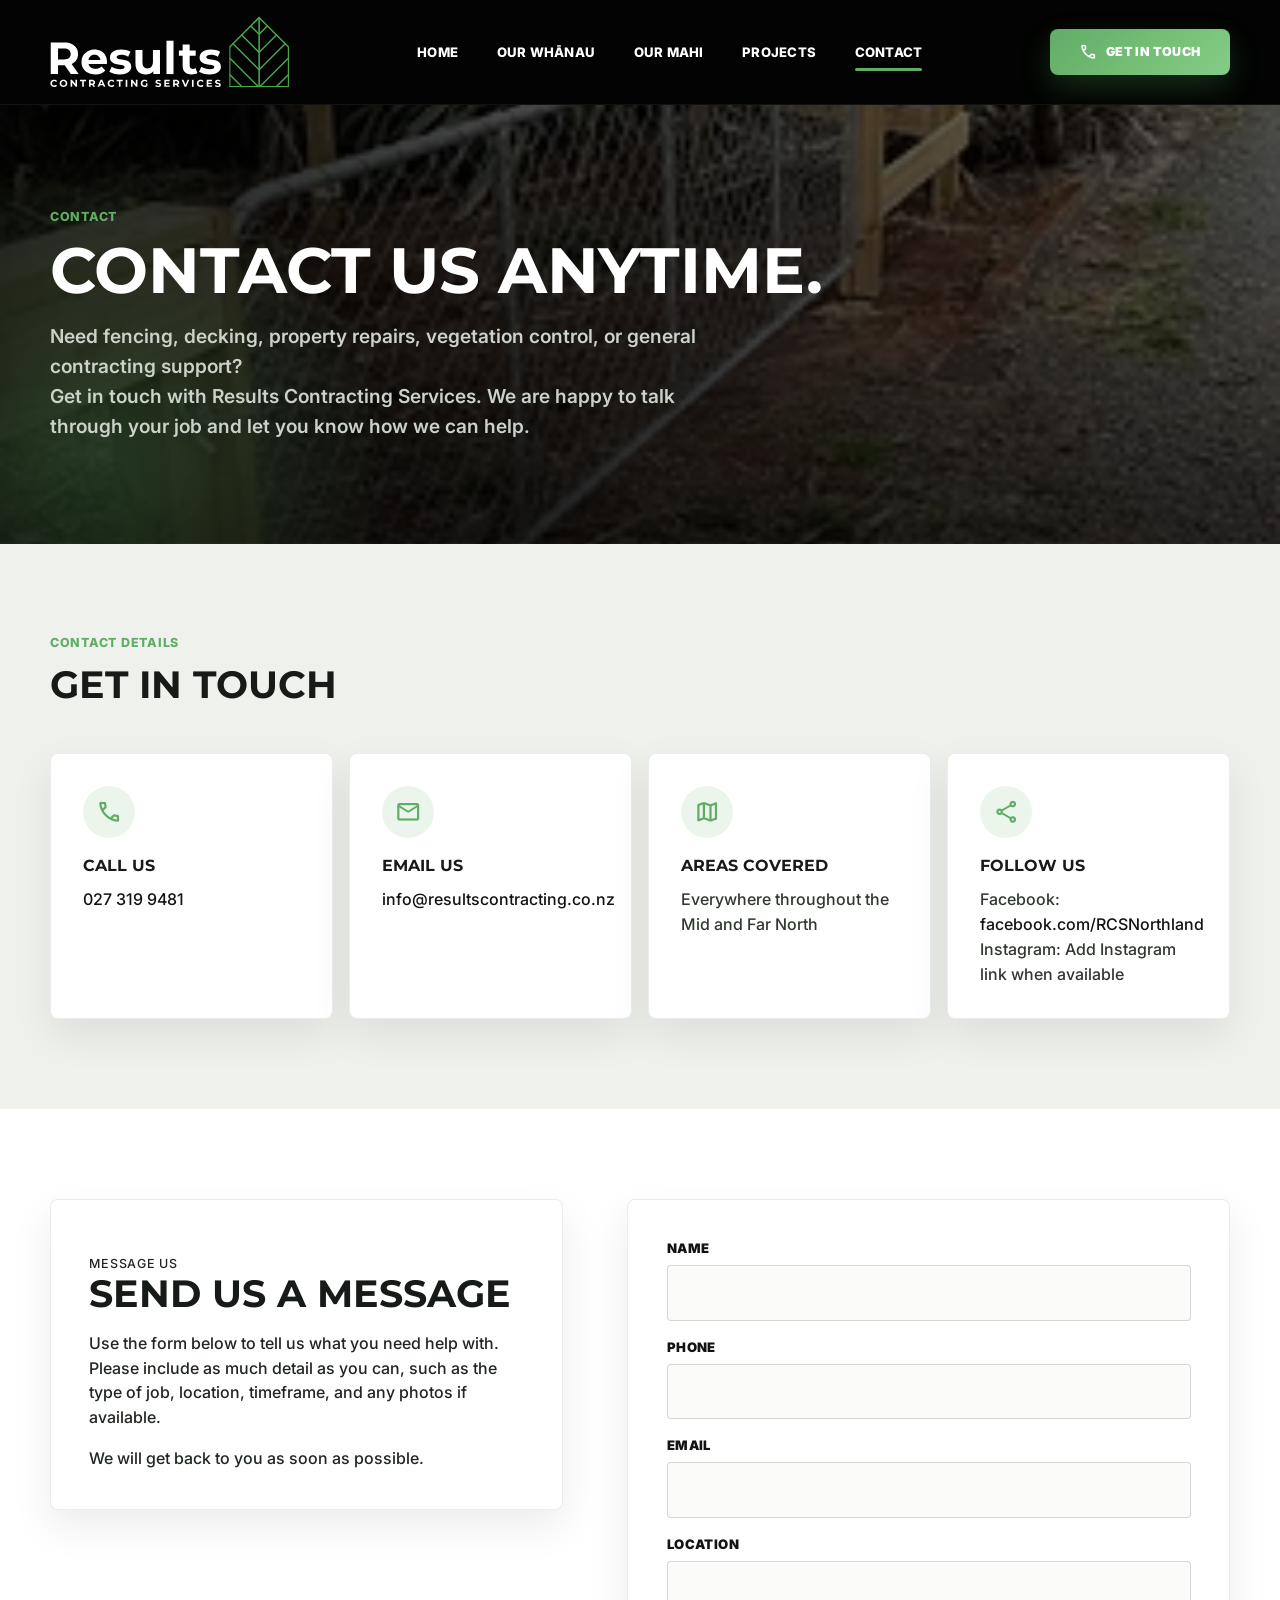
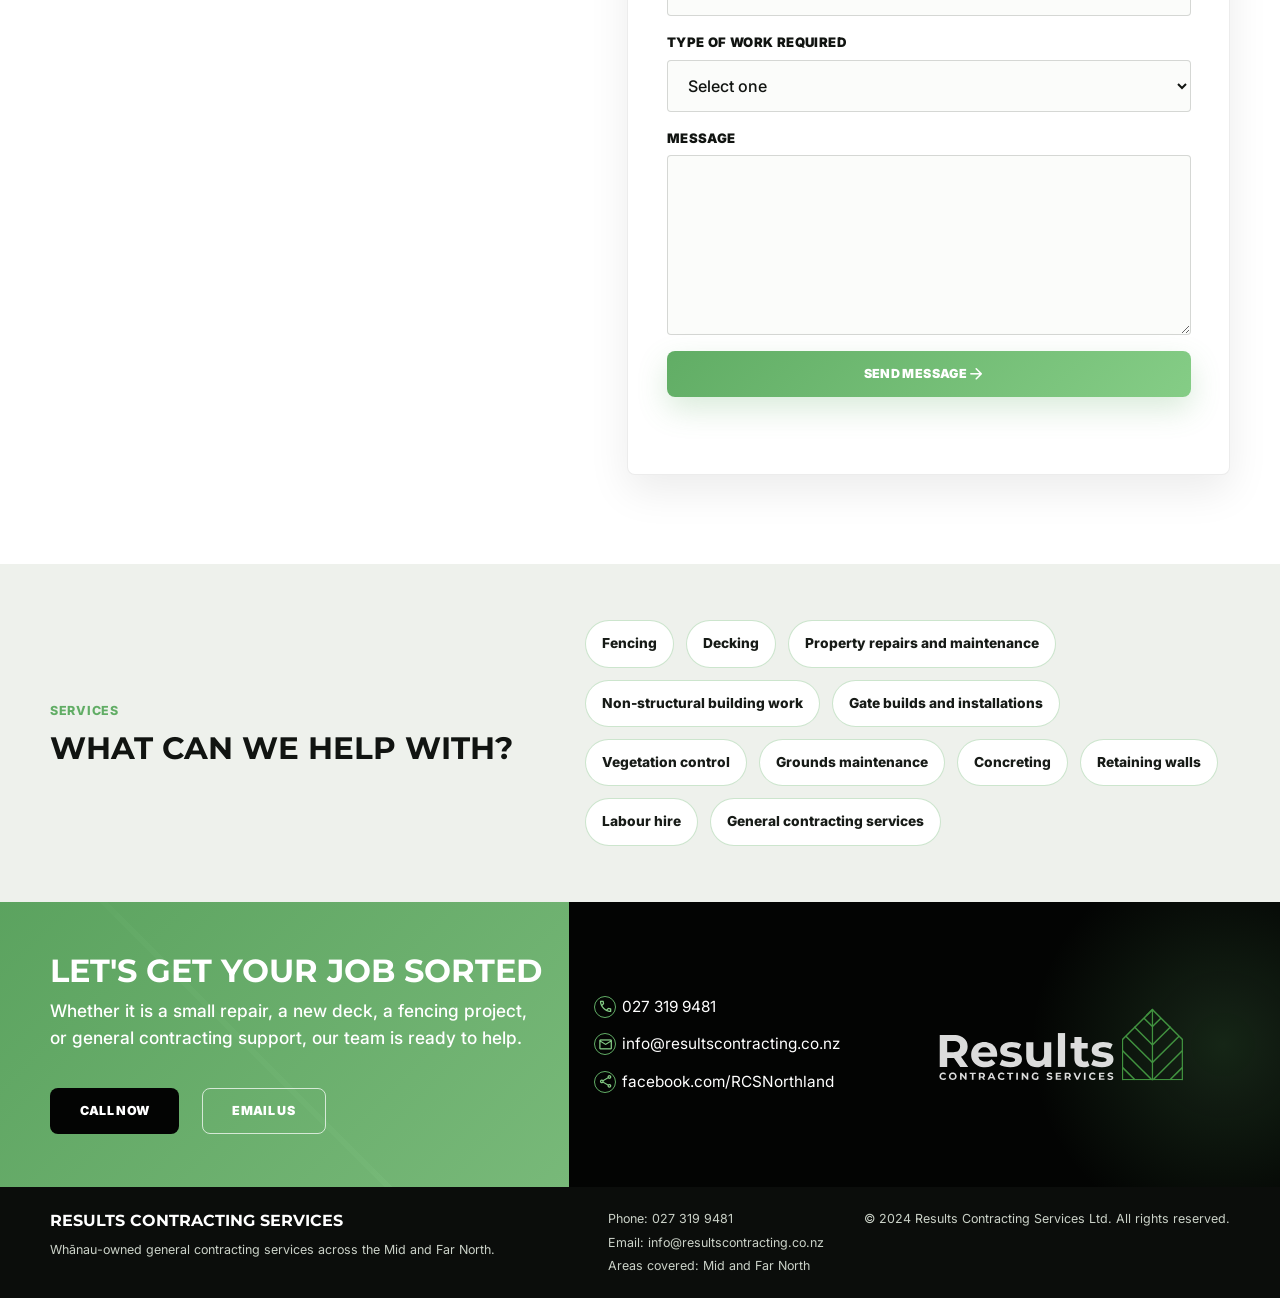
==== commit 9cacd392: "Use SVG logo and favicon" ====
--- a/contact.html
+++ b/contact.html
@@ -7,16 +7,17 @@
     <link rel="preconnect" href="https://fonts.googleapis.com" /><link rel="preconnect" href="https://fonts.gstatic.com" crossorigin />
     <link href="https://fonts.googleapis.com/css2?family=Inter:wght@400;500;600;700;800&family=Montserrat:wght@700;800;900&display=swap" rel="stylesheet" />
     <link href="https://fonts.googleapis.com/css2?family=Material+Symbols+Rounded:opsz,wght,FILL,GRAD@20..48,400,0,0&display=swap" rel="stylesheet" />
+    <link rel="icon" href="assets/images/logo/icon.svg" type="image/svg+xml" />
     <link rel="stylesheet" href="assets/css/styles.css" />
   </head>
   <body>
-    <header class="site-header" data-header><div class="container site-header__inner"><a class="site-logo" href="index.html" aria-label="Results Contracting Services home"><img src="assets/images/results-contracting-services-logo.avif" alt="Results Contracting Services" width="246" height="82" /></a><button class="nav-toggle" type="button" aria-label="Open navigation menu" aria-expanded="false" aria-controls="site-nav" data-nav-toggle><span></span><span></span><span></span></button><nav class="site-nav" id="site-nav" aria-label="Primary navigation" data-site-nav><ul><li><a href="index.html">Home</a></li><li><a href="our-whanau.html">Our Whānau</a></li><li><a href="our-mahi.html">Our Mahi</a></li><li><a href="projects.html">Projects</a></li><li><a class="is-active" href="contact.html">Contact</a></li></ul></nav><a class="btn btn--primary site-header__cta" href="contact.html"><span class="material-symbols-rounded" aria-hidden="true">call</span>Get In Touch</a></div></header>
+    <header class="site-header" data-header><div class="container site-header__inner"><a class="site-logo" href="index.html" aria-label="Results Contracting Services home"><img src="assets/images/logo/logo-light.svg" alt="Results Contracting Services" width="246" height="82" /></a><button class="nav-toggle" type="button" aria-label="Open navigation menu" aria-expanded="false" aria-controls="site-nav" data-nav-toggle><span></span><span></span><span></span></button><nav class="site-nav" id="site-nav" aria-label="Primary navigation" data-site-nav><ul><li><a href="index.html">Home</a></li><li><a href="our-whanau.html">Our Whānau</a></li><li><a href="our-mahi.html">Our Mahi</a></li><li><a href="projects.html">Projects</a></li><li><a class="is-active" href="contact.html">Contact</a></li></ul></nav><a class="btn btn--primary site-header__cta" href="contact.html"><span class="material-symbols-rounded" aria-hidden="true">call</span>Get In Touch</a></div></header>
     <main>
       <section class="page-hero page-hero--contact" aria-labelledby="page-title"><div class="container page-hero__content"><p class="section-eyebrow">Contact</p><h1 id="page-title">Contact us anytime.</h1><p>Need fencing, decking, property repairs, vegetation control, or general contracting support?<br />Get in touch with Results Contracting Services. We are happy to talk through your job and let you know how we can help.</p></div></section>
       <section class="contact-section" aria-labelledby="details-title"><div class="container"><div class="section-heading reveal"><p class="section-eyebrow">Contact Details</p><h2 id="details-title">Get in touch</h2></div><div class="info-card-grid contact-card-grid"><article class="info-card reveal"><span class="material-symbols-rounded" aria-hidden="true">call</span><h3>Call us</h3><p><a href="tel:0273199481">027 319 9481</a></p></article><article class="info-card reveal"><span class="material-symbols-rounded" aria-hidden="true">mail</span><h3>Email us</h3><p><a href="mailto:info@resultscontracting.co.nz">info@resultscontracting.co.nz</a></p></article><article class="info-card reveal"><span class="material-symbols-rounded" aria-hidden="true">map</span><h3>Areas covered</h3><p>Everywhere throughout the Mid and Far North</p></article><article class="info-card reveal"><span class="material-symbols-rounded" aria-hidden="true">share</span><h3>Follow us</h3><p>Facebook: <a href="https://www.facebook.com/RCSNorthland">facebook.com/RCSNorthland</a><br />Instagram: Add Instagram link when available</p></article></div></div></section>
       <section class="contact-section contact-section--form" aria-labelledby="form-title"><div class="container contact-section__grid"><div class="contact-panel reveal"><p class="section-eyebrow">Message Us</p><h2 id="form-title">Send us a message</h2><p>Use the form below to tell us what you need help with. Please include as much detail as you can, such as the type of job, location, timeframe, and any photos if available.</p><p>We will get back to you as soon as possible.</p></div><form class="contact-form reveal" data-contact-form><!-- Add form handling service or backend endpoint here --><label>Name<input type="text" name="name" autocomplete="name" required /></label><label>Phone<input type="tel" name="phone" autocomplete="tel" required /></label><label>Email<input type="email" name="email" autocomplete="email" required /></label><label>Location<input type="text" name="location" autocomplete="address-level2" /></label><label>Type of work required<select name="work-type" required><option value="">Select one</option><option>Fencing</option><option>Decking</option><option>Property repairs and maintenance</option><option>Non-structural building work</option><option>Gate builds and installations</option><option>Vegetation control</option><option>Grounds maintenance</option><option>Concreting</option><option>Retaining walls</option><option>Labour hire</option><option>General contracting services</option></select></label><label>Message<textarea name="message" rows="6" required></textarea></label><button class="btn btn--primary" type="submit">Send Message <span class="material-symbols-rounded" aria-hidden="true">arrow_forward</span></button><p class="form-status" data-form-status role="status" aria-live="polite"></p></form></div></section>
       <section class="service-list" aria-labelledby="help-title"><div class="container service-list__inner reveal"><div><p class="section-eyebrow">Services</p><h2 id="help-title">What can we help with?</h2></div><ul class="service-pills"><li>Fencing</li><li>Decking</li><li>Property repairs and maintenance</li><li>Non-structural building work</li><li>Gate builds and installations</li><li>Vegetation control</li><li>Grounds maintenance</li><li>Concreting</li><li>Retaining walls</li><li>Labour hire</li><li>General contracting services</li></ul></div></section>
-      <section class="cta-section cta-band" aria-labelledby="final-cta-title"><div class="cta-band__panel cta-band__panel--green reveal"><div class="cta-band__content"><h2 id="final-cta-title">Let's get your job sorted</h2><p>Whether it is a small repair, a new deck, a fencing project, or general contracting support, our team is ready to help.</p><div class="hero__actions"><a class="btn btn--dark" href="tel:0273199481">Call Now</a><a class="btn btn--outline btn--on-dark" href="mailto:info@resultscontracting.co.nz">Email Us</a></div></div></div><div class="cta-band__panel cta-band__panel--dark reveal"><div class="cta-band__contact"><ul class="contact-list"><li><span class="material-symbols-rounded" aria-hidden="true">call</span><a href="tel:0273199481">027 319 9481</a></li><li><span class="material-symbols-rounded" aria-hidden="true">mail</span><a href="mailto:info@resultscontracting.co.nz">info@resultscontracting.co.nz</a></li><li><span class="material-symbols-rounded" aria-hidden="true">share</span><a href="https://www.facebook.com/RCSNorthland">facebook.com/RCSNorthland</a></li></ul><img class="cta-band__logo" src="assets/images/results-contracting-services-logo.avif" alt="Results Contracting Services" width="246" height="82" /></div></div></section>
+      <section class="cta-section cta-band" aria-labelledby="final-cta-title"><div class="cta-band__panel cta-band__panel--green reveal"><div class="cta-band__content"><h2 id="final-cta-title">Let's get your job sorted</h2><p>Whether it is a small repair, a new deck, a fencing project, or general contracting support, our team is ready to help.</p><div class="hero__actions"><a class="btn btn--dark" href="tel:0273199481">Call Now</a><a class="btn btn--outline btn--on-dark" href="mailto:info@resultscontracting.co.nz">Email Us</a></div></div></div><div class="cta-band__panel cta-band__panel--dark reveal"><div class="cta-band__contact"><ul class="contact-list"><li><span class="material-symbols-rounded" aria-hidden="true">call</span><a href="tel:0273199481">027 319 9481</a></li><li><span class="material-symbols-rounded" aria-hidden="true">mail</span><a href="mailto:info@resultscontracting.co.nz">info@resultscontracting.co.nz</a></li><li><span class="material-symbols-rounded" aria-hidden="true">share</span><a href="https://www.facebook.com/RCSNorthland">facebook.com/RCSNorthland</a></li></ul><img class="cta-band__logo" src="assets/images/logo/logo-light.svg" alt="Results Contracting Services" width="246" height="82" /></div></div></section>
     </main>
     <footer class="site-footer"><div class="container site-footer__inner site-footer__inner--rich"><div><h2>Results Contracting Services</h2><p>Whānau-owned general contracting services across the Mid and Far North.</p></div><ul><li>Phone: <a href="tel:0273199481">027 319 9481</a></li><li>Email: <a href="mailto:info@resultscontracting.co.nz">info@resultscontracting.co.nz</a></li><li>Areas covered: Mid and Far North</li></ul><p>&copy; 2024 Results Contracting Services Ltd. All rights reserved.</p></div></footer>
     <script src="assets/js/main.js" defer></script>
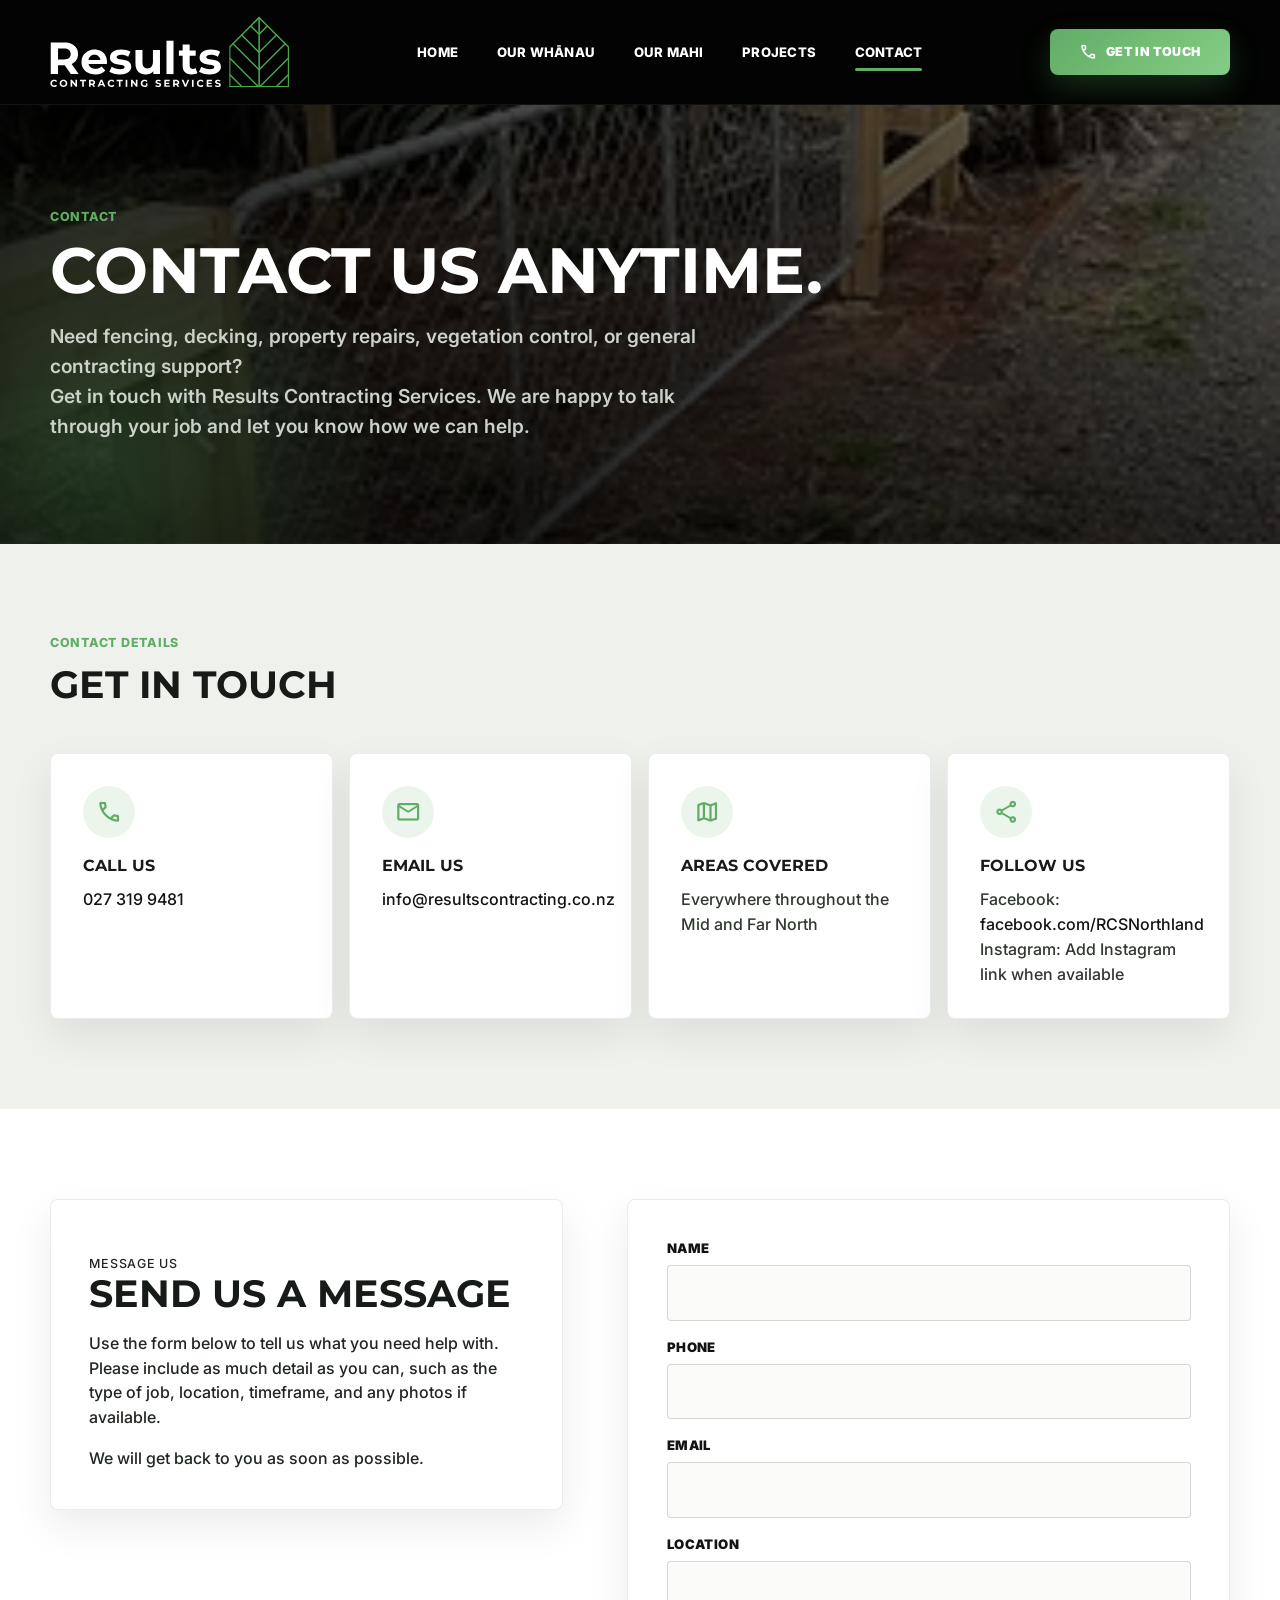
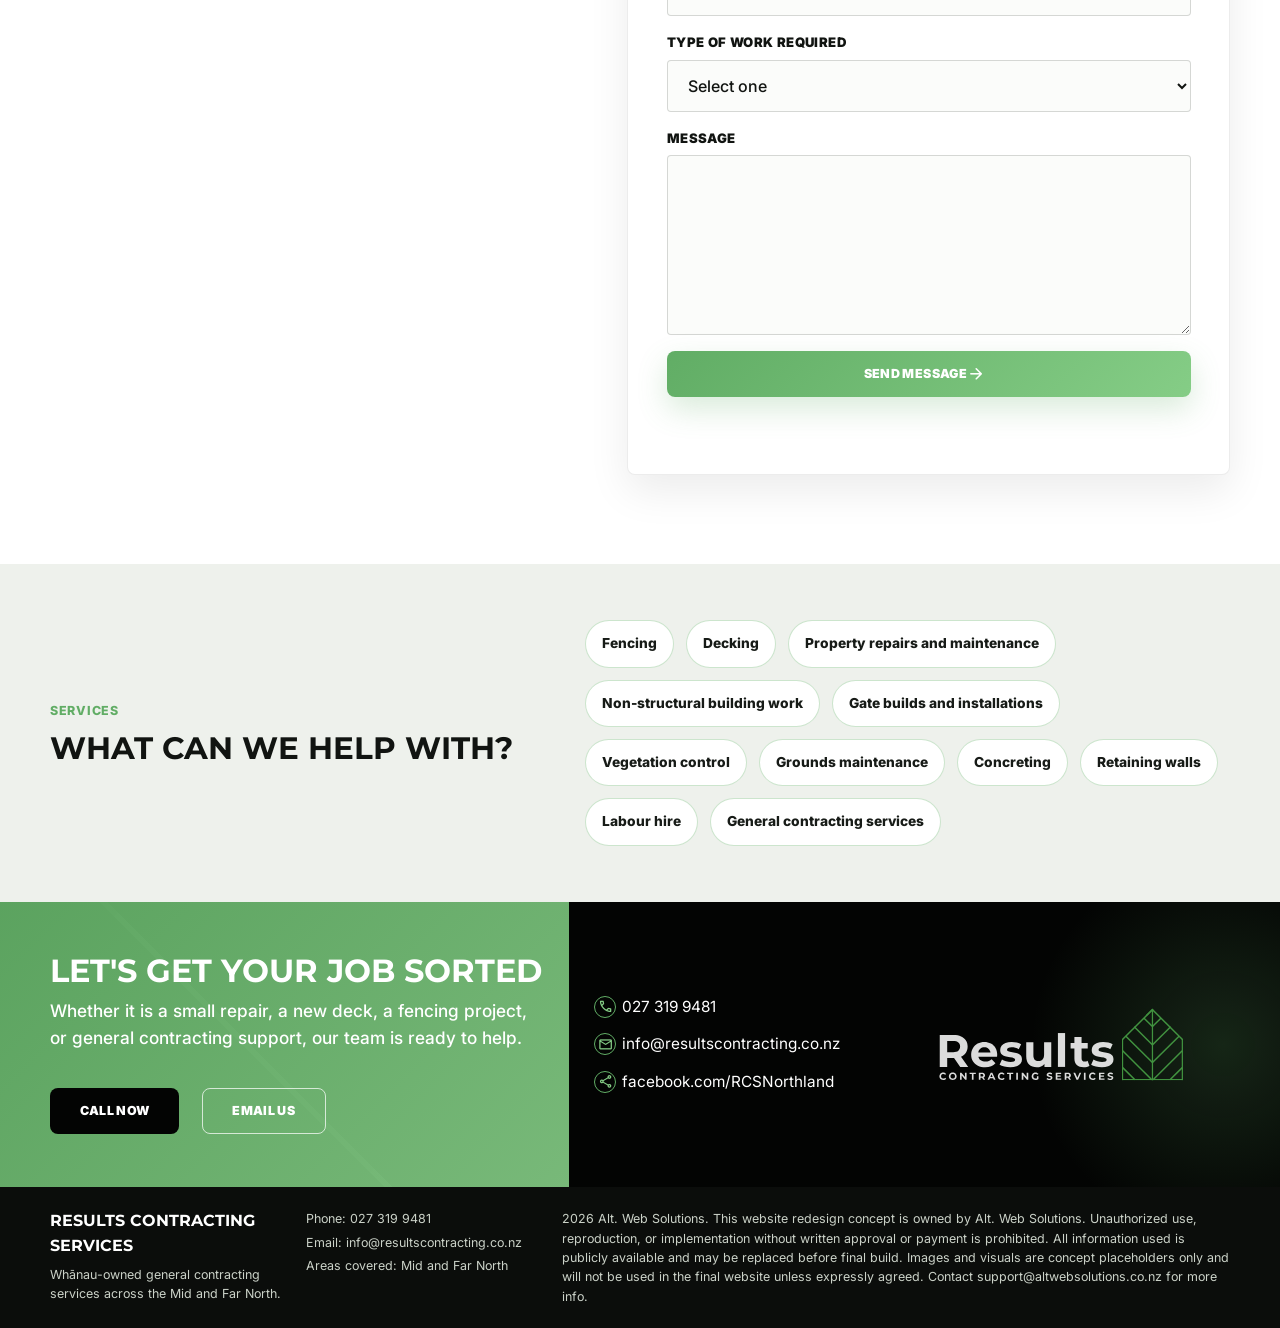
==== commit 508d24f1: "Update footer disclaimer" ====
--- a/contact.html
+++ b/contact.html
@@ -1,25 +1,309 @@
 <!doctype html>
 <html lang="en">
   <head>
-    <meta charset="utf-8" /><meta name="viewport" content="width=device-width, initial-scale=1" />
-    <meta name="description" content="Contact Results Contracting Services for fencing, decking, property repairs, vegetation control, and general contracting support." />
+    <meta charset="utf-8" />
+    <meta name="viewport" content="width=device-width, initial-scale=1" />
+    <meta
+      name="description"
+      content="Contact Results Contracting Services for fencing, decking, property repairs, vegetation control, and general contracting support."
+    />
     <title>Contact | Results Contracting Services</title>
-    <link rel="preconnect" href="https://fonts.googleapis.com" /><link rel="preconnect" href="https://fonts.gstatic.com" crossorigin />
-    <link href="https://fonts.googleapis.com/css2?family=Inter:wght@400;500;600;700;800&family=Montserrat:wght@700;800;900&display=swap" rel="stylesheet" />
-    <link href="https://fonts.googleapis.com/css2?family=Material+Symbols+Rounded:opsz,wght,FILL,GRAD@20..48,400,0,0&display=swap" rel="stylesheet" />
+    <link rel="preconnect" href="https://fonts.googleapis.com" />
+    <link rel="preconnect" href="https://fonts.gstatic.com" crossorigin />
+    <link
+      href="https://fonts.googleapis.com/css2?family=Inter:wght@400;500;600;700;800&family=Montserrat:wght@700;800;900&display=swap"
+      rel="stylesheet"
+    />
+    <link
+      href="https://fonts.googleapis.com/css2?family=Material+Symbols+Rounded:opsz,wght,FILL,GRAD@20..48,400,0,0&display=swap"
+      rel="stylesheet"
+    />
     <link rel="icon" href="assets/images/logo/icon.svg" type="image/svg+xml" />
     <link rel="stylesheet" href="assets/css/styles.css" />
   </head>
   <body>
-    <header class="site-header" data-header><div class="container site-header__inner"><a class="site-logo" href="index.html" aria-label="Results Contracting Services home"><img src="assets/images/logo/logo-light.svg" alt="Results Contracting Services" width="246" height="82" /></a><button class="nav-toggle" type="button" aria-label="Open navigation menu" aria-expanded="false" aria-controls="site-nav" data-nav-toggle><span></span><span></span><span></span></button><nav class="site-nav" id="site-nav" aria-label="Primary navigation" data-site-nav><ul><li><a href="index.html">Home</a></li><li><a href="our-whanau.html">Our Whānau</a></li><li><a href="our-mahi.html">Our Mahi</a></li><li><a href="projects.html">Projects</a></li><li><a class="is-active" href="contact.html">Contact</a></li></ul></nav><a class="btn btn--primary site-header__cta" href="contact.html"><span class="material-symbols-rounded" aria-hidden="true">call</span>Get In Touch</a></div></header>
+    <header class="site-header" data-header>
+      <div class="container site-header__inner">
+        <a
+          class="site-logo"
+          href="index.html"
+          aria-label="Results Contracting Services home"
+          ><img
+            src="assets/images/logo/logo-light.svg"
+            alt="Results Contracting Services"
+            width="246"
+            height="82" /></a
+        ><button
+          class="nav-toggle"
+          type="button"
+          aria-label="Open navigation menu"
+          aria-expanded="false"
+          aria-controls="site-nav"
+          data-nav-toggle
+        >
+          <span></span><span></span><span></span>
+        </button>
+        <nav
+          class="site-nav"
+          id="site-nav"
+          aria-label="Primary navigation"
+          data-site-nav
+        >
+          <ul>
+            <li><a href="index.html">Home</a></li>
+            <li><a href="our-whanau.html">Our Whānau</a></li>
+            <li><a href="our-mahi.html">Our Mahi</a></li>
+            <li><a href="projects.html">Projects</a></li>
+            <li><a class="is-active" href="contact.html">Contact</a></li>
+          </ul>
+        </nav>
+        <a class="btn btn--primary site-header__cta" href="contact.html"
+          ><span class="material-symbols-rounded" aria-hidden="true">call</span
+          >Get In Touch</a
+        >
+      </div>
+    </header>
     <main>
-      <section class="page-hero page-hero--contact" aria-labelledby="page-title"><div class="container page-hero__content"><p class="section-eyebrow">Contact</p><h1 id="page-title">Contact us anytime.</h1><p>Need fencing, decking, property repairs, vegetation control, or general contracting support?<br />Get in touch with Results Contracting Services. We are happy to talk through your job and let you know how we can help.</p></div></section>
-      <section class="contact-section" aria-labelledby="details-title"><div class="container"><div class="section-heading reveal"><p class="section-eyebrow">Contact Details</p><h2 id="details-title">Get in touch</h2></div><div class="info-card-grid contact-card-grid"><article class="info-card reveal"><span class="material-symbols-rounded" aria-hidden="true">call</span><h3>Call us</h3><p><a href="tel:0273199481">027 319 9481</a></p></article><article class="info-card reveal"><span class="material-symbols-rounded" aria-hidden="true">mail</span><h3>Email us</h3><p><a href="mailto:info@resultscontracting.co.nz">info@resultscontracting.co.nz</a></p></article><article class="info-card reveal"><span class="material-symbols-rounded" aria-hidden="true">map</span><h3>Areas covered</h3><p>Everywhere throughout the Mid and Far North</p></article><article class="info-card reveal"><span class="material-symbols-rounded" aria-hidden="true">share</span><h3>Follow us</h3><p>Facebook: <a href="https://www.facebook.com/RCSNorthland">facebook.com/RCSNorthland</a><br />Instagram: Add Instagram link when available</p></article></div></div></section>
-      <section class="contact-section contact-section--form" aria-labelledby="form-title"><div class="container contact-section__grid"><div class="contact-panel reveal"><p class="section-eyebrow">Message Us</p><h2 id="form-title">Send us a message</h2><p>Use the form below to tell us what you need help with. Please include as much detail as you can, such as the type of job, location, timeframe, and any photos if available.</p><p>We will get back to you as soon as possible.</p></div><form class="contact-form reveal" data-contact-form><!-- Add form handling service or backend endpoint here --><label>Name<input type="text" name="name" autocomplete="name" required /></label><label>Phone<input type="tel" name="phone" autocomplete="tel" required /></label><label>Email<input type="email" name="email" autocomplete="email" required /></label><label>Location<input type="text" name="location" autocomplete="address-level2" /></label><label>Type of work required<select name="work-type" required><option value="">Select one</option><option>Fencing</option><option>Decking</option><option>Property repairs and maintenance</option><option>Non-structural building work</option><option>Gate builds and installations</option><option>Vegetation control</option><option>Grounds maintenance</option><option>Concreting</option><option>Retaining walls</option><option>Labour hire</option><option>General contracting services</option></select></label><label>Message<textarea name="message" rows="6" required></textarea></label><button class="btn btn--primary" type="submit">Send Message <span class="material-symbols-rounded" aria-hidden="true">arrow_forward</span></button><p class="form-status" data-form-status role="status" aria-live="polite"></p></form></div></section>
-      <section class="service-list" aria-labelledby="help-title"><div class="container service-list__inner reveal"><div><p class="section-eyebrow">Services</p><h2 id="help-title">What can we help with?</h2></div><ul class="service-pills"><li>Fencing</li><li>Decking</li><li>Property repairs and maintenance</li><li>Non-structural building work</li><li>Gate builds and installations</li><li>Vegetation control</li><li>Grounds maintenance</li><li>Concreting</li><li>Retaining walls</li><li>Labour hire</li><li>General contracting services</li></ul></div></section>
-      <section class="cta-section cta-band" aria-labelledby="final-cta-title"><div class="cta-band__panel cta-band__panel--green reveal"><div class="cta-band__content"><h2 id="final-cta-title">Let's get your job sorted</h2><p>Whether it is a small repair, a new deck, a fencing project, or general contracting support, our team is ready to help.</p><div class="hero__actions"><a class="btn btn--dark" href="tel:0273199481">Call Now</a><a class="btn btn--outline btn--on-dark" href="mailto:info@resultscontracting.co.nz">Email Us</a></div></div></div><div class="cta-band__panel cta-band__panel--dark reveal"><div class="cta-band__contact"><ul class="contact-list"><li><span class="material-symbols-rounded" aria-hidden="true">call</span><a href="tel:0273199481">027 319 9481</a></li><li><span class="material-symbols-rounded" aria-hidden="true">mail</span><a href="mailto:info@resultscontracting.co.nz">info@resultscontracting.co.nz</a></li><li><span class="material-symbols-rounded" aria-hidden="true">share</span><a href="https://www.facebook.com/RCSNorthland">facebook.com/RCSNorthland</a></li></ul><img class="cta-band__logo" src="assets/images/logo/logo-light.svg" alt="Results Contracting Services" width="246" height="82" /></div></div></section>
+      <section
+        class="page-hero page-hero--contact"
+        aria-labelledby="page-title"
+      >
+        <div class="container page-hero__content">
+          <p class="section-eyebrow">Contact</p>
+          <h1 id="page-title">Contact us anytime.</h1>
+          <p>
+            Need fencing, decking, property repairs, vegetation control, or
+            general contracting support?<br />Get in touch with Results
+            Contracting Services. We are happy to talk through your job and let
+            you know how we can help.
+          </p>
+        </div>
+      </section>
+      <section class="contact-section" aria-labelledby="details-title">
+        <div class="container">
+          <div class="section-heading reveal">
+            <p class="section-eyebrow">Contact Details</p>
+            <h2 id="details-title">Get in touch</h2>
+          </div>
+          <div class="info-card-grid contact-card-grid">
+            <article class="info-card reveal">
+              <span class="material-symbols-rounded" aria-hidden="true"
+                >call</span
+              >
+              <h3>Call us</h3>
+              <p><a href="tel:0273199481">027 319 9481</a></p>
+            </article>
+            <article class="info-card reveal">
+              <span class="material-symbols-rounded" aria-hidden="true"
+                >mail</span
+              >
+              <h3>Email us</h3>
+              <p>
+                <a href="mailto:info@resultscontracting.co.nz"
+                  >info@resultscontracting.co.nz</a
+                >
+              </p>
+            </article>
+            <article class="info-card reveal">
+              <span class="material-symbols-rounded" aria-hidden="true"
+                >map</span
+              >
+              <h3>Areas covered</h3>
+              <p>Everywhere throughout the Mid and Far North</p>
+            </article>
+            <article class="info-card reveal">
+              <span class="material-symbols-rounded" aria-hidden="true"
+                >share</span
+              >
+              <h3>Follow us</h3>
+              <p>
+                Facebook:
+                <a href="https://www.facebook.com/RCSNorthland"
+                  >facebook.com/RCSNorthland</a
+                ><br />Instagram: Add Instagram link when available
+              </p>
+            </article>
+          </div>
+        </div>
+      </section>
+      <section
+        class="contact-section contact-section--form"
+        aria-labelledby="form-title"
+      >
+        <div class="container contact-section__grid">
+          <div class="contact-panel reveal">
+            <p class="section-eyebrow">Message Us</p>
+            <h2 id="form-title">Send us a message</h2>
+            <p>
+              Use the form below to tell us what you need help with. Please
+              include as much detail as you can, such as the type of job,
+              location, timeframe, and any photos if available.
+            </p>
+            <p>We will get back to you as soon as possible.</p>
+          </div>
+          <form class="contact-form reveal" data-contact-form>
+            <!-- Add form handling service or backend endpoint here --><label
+              >Name<input
+                type="text"
+                name="name"
+                autocomplete="name"
+                required /></label
+            ><label
+              >Phone<input
+                type="tel"
+                name="phone"
+                autocomplete="tel"
+                required /></label
+            ><label
+              >Email<input
+                type="email"
+                name="email"
+                autocomplete="email"
+                required /></label
+            ><label
+              >Location<input
+                type="text"
+                name="location"
+                autocomplete="address-level2" /></label
+            ><label
+              >Type of work required<select name="work-type" required>
+                <option value="">Select one</option>
+                <option>Fencing</option>
+                <option>Decking</option>
+                <option>Property repairs and maintenance</option>
+                <option>Non-structural building work</option>
+                <option>Gate builds and installations</option>
+                <option>Vegetation control</option>
+                <option>Grounds maintenance</option>
+                <option>Concreting</option>
+                <option>Retaining walls</option>
+                <option>Labour hire</option>
+                <option>General contracting services</option>
+              </select></label
+            ><label
+              >Message<textarea
+                name="message"
+                rows="6"
+                required
+              ></textarea></label
+            ><button class="btn btn--primary" type="submit">
+              Send Message
+              <span class="material-symbols-rounded" aria-hidden="true"
+                >arrow_forward</span
+              >
+            </button>
+            <p
+              class="form-status"
+              data-form-status
+              role="status"
+              aria-live="polite"
+            ></p>
+          </form>
+        </div>
+      </section>
+      <section class="service-list" aria-labelledby="help-title">
+        <div class="container service-list__inner reveal">
+          <div>
+            <p class="section-eyebrow">Services</p>
+            <h2 id="help-title">What can we help with?</h2>
+          </div>
+          <ul class="service-pills">
+            <li>Fencing</li>
+            <li>Decking</li>
+            <li>Property repairs and maintenance</li>
+            <li>Non-structural building work</li>
+            <li>Gate builds and installations</li>
+            <li>Vegetation control</li>
+            <li>Grounds maintenance</li>
+            <li>Concreting</li>
+            <li>Retaining walls</li>
+            <li>Labour hire</li>
+            <li>General contracting services</li>
+          </ul>
+        </div>
+      </section>
+      <section class="cta-section cta-band" aria-labelledby="final-cta-title">
+        <div class="cta-band__panel cta-band__panel--green reveal">
+          <div class="cta-band__content">
+            <h2 id="final-cta-title">Let's get your job sorted</h2>
+            <p>
+              Whether it is a small repair, a new deck, a fencing project, or
+              general contracting support, our team is ready to help.
+            </p>
+            <div class="hero__actions">
+              <a class="btn btn--dark" href="tel:0273199481">Call Now</a
+              ><a
+                class="btn btn--outline btn--on-dark"
+                href="mailto:info@resultscontracting.co.nz"
+                >Email Us</a
+              >
+            </div>
+          </div>
+        </div>
+        <div class="cta-band__panel cta-band__panel--dark reveal">
+          <div class="cta-band__contact">
+            <ul class="contact-list">
+              <li>
+                <span class="material-symbols-rounded" aria-hidden="true"
+                  >call</span
+                ><a href="tel:0273199481">027 319 9481</a>
+              </li>
+              <li>
+                <span class="material-symbols-rounded" aria-hidden="true"
+                  >mail</span
+                ><a href="mailto:info@resultscontracting.co.nz"
+                  >info@resultscontracting.co.nz</a
+                >
+              </li>
+              <li>
+                <span class="material-symbols-rounded" aria-hidden="true"
+                  >share</span
+                ><a href="https://www.facebook.com/RCSNorthland"
+                  >facebook.com/RCSNorthland</a
+                >
+              </li>
+            </ul>
+            <img
+              class="cta-band__logo"
+              src="assets/images/logo/logo-light.svg"
+              alt="Results Contracting Services"
+              width="246"
+              height="82"
+            />
+          </div>
+        </div>
+      </section>
     </main>
-    <footer class="site-footer"><div class="container site-footer__inner site-footer__inner--rich"><div><h2>Results Contracting Services</h2><p>Whānau-owned general contracting services across the Mid and Far North.</p></div><ul><li>Phone: <a href="tel:0273199481">027 319 9481</a></li><li>Email: <a href="mailto:info@resultscontracting.co.nz">info@resultscontracting.co.nz</a></li><li>Areas covered: Mid and Far North</li></ul><p>&copy; 2024 Results Contracting Services Ltd. All rights reserved.</p></div></footer>
+    <footer class="site-footer">
+      <div class="container site-footer__inner site-footer__inner--rich">
+        <div>
+          <h2>Results Contracting Services</h2>
+          <p>
+            Whānau-owned general contracting services across the Mid and Far
+            North.
+          </p>
+        </div>
+        <ul>
+          <li>Phone: <a href="tel:0273199481">027 319 9481</a></li>
+          <li>
+            Email:
+            <a href="mailto:info@resultscontracting.co.nz"
+              >info@resultscontracting.co.nz</a
+            >
+          </li>
+          <li>Areas covered: Mid and Far North</li>
+        </ul>
+        <p>
+          2026 Alt. Web Solutions. This website redesign concept is owned by
+          Alt. Web Solutions. Unauthorized use, reproduction, or implementation
+          without written approval or payment is prohibited. All information
+          used is publicly available and may be replaced before final build.
+          Images and visuals are concept placeholders only and will not be used
+          in the final website unless expressly agreed. Contact
+          support@altwebsolutions.co.nz for more info.
+        </p>
+      </div>
+    </footer>
     <script src="assets/js/main.js" defer></script>
   </body>
 </html>
